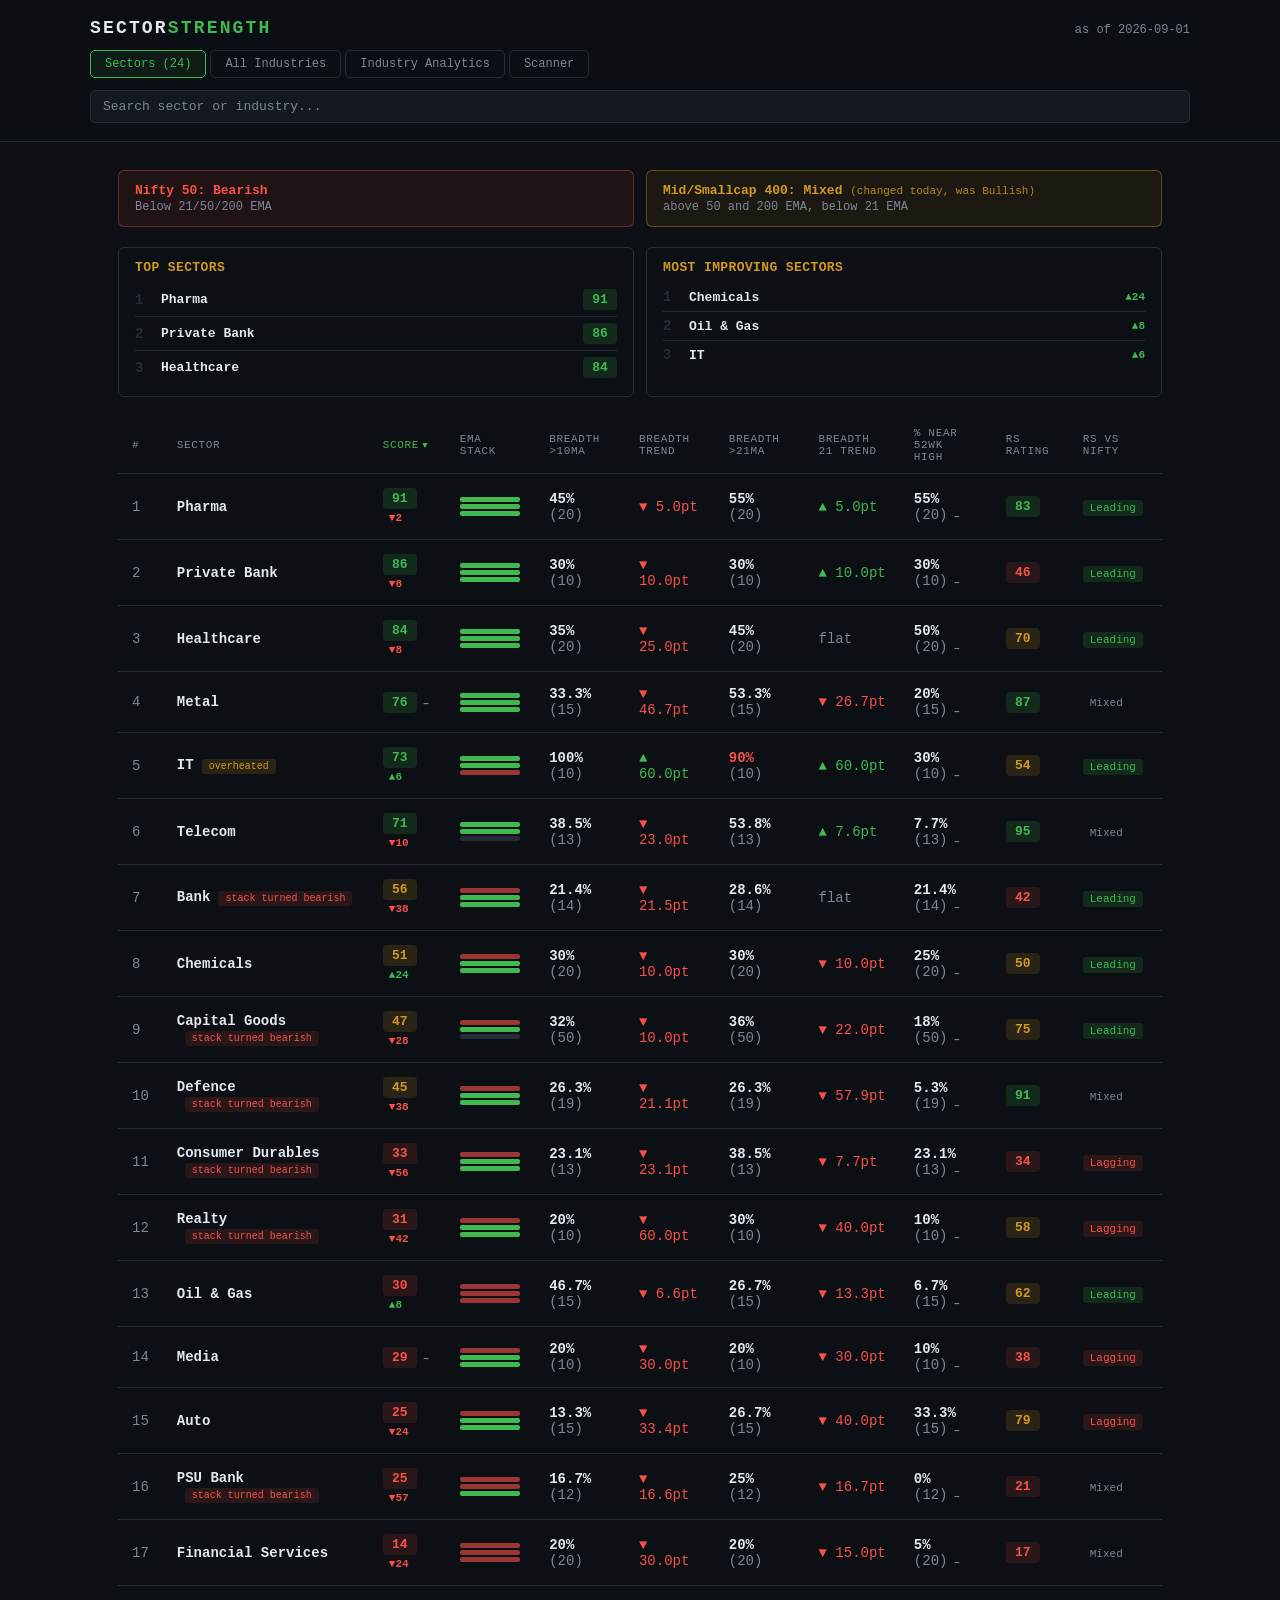
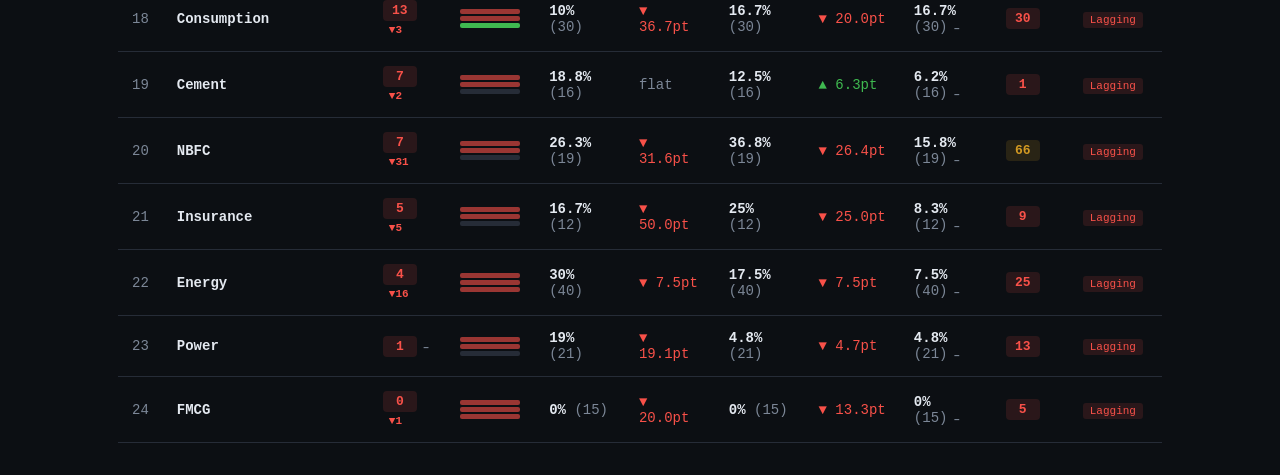
==== docs/index.html @ 748ed658 "update tooltip to reflect cap-weighted methodology" ====
<!DOCTYPE html>
<html lang="en">
<head>
<meta charset="UTF-8" />
<meta name="viewport" content="width=device-width, initial-scale=1.0" />
<title>Sector Strength</title>
<link rel="stylesheet" href="style.css" />
</head>
<body>
  <header>
    <div class="header-inner">
      <h1>SECTOR<span>STRENGTH</span></h1>
      <div id="asof" class="asof">loading…</div>
    </div>
    <div class="tabs">
      <button id="sectors-tab" class="tab active" data-view="sectors">Sectors</button>
      <button class="tab" data-view="industries">All Industries</button>
      <button class="tab" data-view="analytics">Industry Analytics</button>
      <a class="tab" href="scanner.html">Scanner</a>
      <button id="info-icon" class="info-icon hidden" title="EMA and RS here use a synthetic market-cap-weighted index, since NSE doesn't publish an official index for this level of detail -- larger companies in the industry move the number more than smaller ones, the same way real indices work. Industries with too few stocks are left out.">ⓘ</button>
    </div>
    <div class="search-bar">
      <input type="text" id="search-box" placeholder="Search sector or industry..." autocomplete="off" />
    </div>
  </header>

  <main>
    <div class="regime-row">
      <div id="regime-banner-nifty" class="regime-banner hidden"></div>
      <div id="regime-banner-midsmall" class="regime-banner hidden"></div>
    </div>

    <div class="leaders-row" id="leaders-row">
      <div class="leaders-box">
        <div class="leaders-title" id="leaders-top-title">Top Sectors</div>
        <div class="leaders-list" id="leaders-top-list"></div>
      </div>
      <div class="leaders-box">
        <div class="leaders-title" id="leaders-improving-title" title="Whose Score rose the most vs yesterday -- catches accelerating movers even if they're not a top scorer yet">Most Improving</div>
        <div class="leaders-list" id="leaders-improving-list"></div>
      </div>
    </div>

    <div id="empty-state" class="empty-state hidden">
      <p>No data yet.</p>
      <p class="muted">Run <code>python fetch_data.py</code> once to pull NSE history, then refresh this page.</p>
    </div>

    <table id="board" class="board hidden">
      <thead>
        <tr>
          <th class="rank-col">#</th>
          <th class="sector-col sortable" id="name-col-header" data-sort="name">Sector</th>
          <th class="sortable score-col" data-sort="score" title="EMA structure (up to 50): above 21/50/200 EMA +10 each, bullish stack +15, 21 EMA rising +5, extended >12% from 21 EMA -10 | Breadth 21MA (up to 25): scaled by % of stocks above 21MA (up to 20) + rising vs 1wk ago +5 | RS vs Nifty (up to 25): RS ratio above its own 21 EMA +15, rising vs 1wk ago +10">Score</th>
          <th class="sortable" data-sort="ema">EMA Stack</th>
          <th class="sortable" data-sort="breadth">Breadth &gt;10MA</th>
          <th class="sortable" data-sort="breadthTrend">Breadth Trend</th>
          <th class="sortable" data-sort="breadth21">Breadth &gt;21MA</th>
          <th class="sortable" data-sort="breadth21Trend">Breadth 21 Trend</th>
          <th class="sortable" data-sort="high52" title="% of the group's stocks within 5% of their own 52-week high, with a badge if it moved vs yesterday">% Near 52wk High</th>
          <th class="sortable" data-sort="rsRating" title="1-99 percentile rank of this group's average raw RS score (40% 3mo + 20% 6mo + 20% 9mo + 20% 12mo price performance) vs every other group in this view -- 99 = strongest. Badge shows change vs 1 week ago.">RS Rating</th>
          <th class="sortable" data-sort="rs">RS vs Nifty</th>
        </tr>
      </thead>
      <tbody id="board-body"></tbody>
    </table>

    <table id="analytics-board" class="board hidden">
      <thead>
        <tr>
          <th class="rank-col">#</th>
          <th class="sortable" data-sort="name">Industry</th>
          <th class="sortable" data-sort="perf1w">1W Perf%</th>
          <th class="sortable" data-sort="perf1m">1M Perf%</th>
          <th class="sortable" data-sort="perf3m">3M Perf%</th>
          <th class="sortable" data-sort="rank1w" title="Ordinal rank among all industries by 1-week performance -- 1 = best">1W Rank</th>
          <th class="sortable" data-sort="rank1m" title="Ordinal rank among all industries by 1-month performance -- 1 = best">1M Rank</th>
          <th class="sortable" data-sort="rank3m" title="Ordinal rank among all industries by 3-month performance -- 1 = best">3M Rank</th>
          <th class="sortable" data-sort="nstocks"># Stocks</th>
          <th class="sortable" data-sort="groupMcap" title="Sum of market cap (shares outstanding x latest close) across the industry's stocks">Group Mkt Cap (Cr)</th>
        </tr>
      </thead>
      <tbody id="analytics-board-body"></tbody>
    </table>
  </main>

  <div id="detail-panel" class="detail-panel hidden">
    <div class="detail-inner">
      <button id="close-detail" class="close-btn">&times;</button>
      <h2 id="detail-title"></h2>
      <div class="detail-grid" id="detail-grid"></div>
      <div class="chart-block">
        <h3>RS ratio vs Nifty (60d)</h3>
        <canvas id="rs-chart" width="600" height="120"></canvas>
      </div>
      <div class="chart-block">
        <h3>Score history</h3>
        <canvas id="score-chart" width="600" height="120"></canvas>
      </div>
      <div class="stock-list-block">
        <h3>Stocks (<span id="stock-count"></span>)</h3>
        <div class="stock-grid" id="stock-grid"></div>
      </div>
    </div>
  </div>

  <div id="industry-stocks-modal" class="detail-panel hidden">
    <div class="detail-inner">
      <button id="close-industry-stocks" class="close-btn">&times;</button>
      <h2 id="industry-stocks-title"></h2>
      <table class="board" style="margin-top: 12px;">
        <thead>
          <tr>
            <th>Stock Name</th>
            <th>RS Rating</th>
            <th>Basic Industry</th>
            <th>1M Return%</th>
            <th>3M Return%</th>
            <th>% From 52wk High</th>
          </tr>
        </thead>
        <tbody id="industry-stocks-body"></tbody>
      </table>
    </div>
  </div>

  <script src="app.js"></script>
</body>
</html>
---- docs/style.css ----
:root {
  --bg: #0c0f13;
  --panel: #14181f;
  --panel-2: #1a1f28;
  --border: #262c37;
  --text: #e4e9f0;
  --muted: #7c8797;
  --green: #3fb950;
  --red: #f85149;
  --amber: #d29922;
  --mono: "SF Mono", "JetBrains Mono", "Cascadia Code", Consolas, monospace;
}

* { box-sizing: border-box; }

body {
  margin: 0;
  background: var(--bg);
  color: var(--text);
  font-family: var(--mono);
  font-size: 14px;
  -webkit-font-smoothing: antialiased;
}

header {
  border-bottom: 1px solid var(--border);
  padding: 18px 28px;
  position: sticky;
  top: 0;
  background: rgba(12, 15, 19, 0.92);
  backdrop-filter: blur(6px);
  z-index: 10;
}

.header-inner {
  display: flex;
  align-items: baseline;
  justify-content: space-between;
  max-width: 1100px;
  margin: 0 auto;
}

.tabs {
  max-width: 1100px;
  margin: 12px auto 0;
  display: flex;
  align-items: center;
  gap: 4px;
}

.tab {
  background: none;
  border: 1px solid var(--border);
  color: var(--muted);
  font-family: var(--mono);
  font-size: 12px;
  padding: 6px 14px;
  border-radius: 5px;
  cursor: pointer;
  transition: all 0.12s ease;
  text-decoration: none;
  display: inline-block;
}
.tab:hover { color: var(--text); }
.tab.active {
  color: var(--green);
  border-color: var(--green);
  background: rgba(63,185,80,0.08);
}

.info-icon {
  background: none;
  border: none;
  color: var(--muted);
  font-size: 15px;
  cursor: help;
  padding: 2px 6px;
  margin-left: 2px;
}
.info-icon:hover { color: var(--amber); }

.board thead th.sortable {
  cursor: pointer;
  user-select: none;
}
.board thead th.sortable:hover { color: var(--text); }
.board thead th.sortable.sort-active {
  color: var(--green);
}
.board thead th.sortable .sort-arrow {
  font-size: 9px;
  margin-left: 3px;
}

h1 {
  font-size: 18px;

  letter-spacing: 0.12em;
  margin: 0;
  font-weight: 600;
}

h1 span {
  color: var(--green);
}

.asof {
  color: var(--muted);
  font-size: 12px;
}

main {
  max-width: 1100px;
  margin: 0 auto;
  padding: 28px;
}

.hidden { display: none !important; }

.regime-banner {
  display: flex;
  flex-direction: column;
  gap: 2px;
  padding: 12px 16px;
  border-radius: 6px;
  border: 1px solid var(--border);
}
.regime-row {
  display: flex;
  gap: 12px;
  margin-bottom: 20px;
}
.regime-row .regime-banner {
  flex: 1;
  margin-bottom: 0;
}
@media (max-width: 700px) {
  .regime-row { flex-direction: column; }
}

.leaders-row {
  display: flex;
  gap: 12px;
  margin-bottom: 20px;
}
.leaders-box {
  flex: 1;
  padding: 12px 16px;
  border-radius: 6px;
  border: 1px solid var(--border);
}
.leaders-title {
  font-weight: 700;
  font-size: 13px;
  letter-spacing: 0.03em;
  text-transform: uppercase;
  color: var(--amber);
  margin-bottom: 8px;
}
.leader-item {
  display: flex;
  align-items: center;
  gap: 10px;
  padding: 6px 0;
  border-bottom: 1px solid var(--border);
}
.leader-item:last-child { border-bottom: none; }
.leader-rank {
  font-weight: 700;
  color: var(--border);
  width: 16px;
}
.leader-name {
  flex: 1;
  font-weight: 600;
  font-size: 13px;
}
@media (max-width: 700px) {
  .leaders-row { flex-direction: column; }
}

.filter-panel {
  border: 1px solid var(--border);
  border-radius: 8px;
  padding: 16px;
  margin-bottom: 8px;
}
.filter-row {
  display: flex;
  gap: 16px;
  margin-bottom: 12px;
  flex-wrap: wrap;
}
.filter-row:last-of-type { margin-bottom: 0; }
.filter-field {
  flex: 1;
  min-width: 160px;
  display: flex;
  flex-direction: column;
  gap: 4px;
}
.filter-field label {
  font-size: 11px;
  color: var(--muted);
  text-transform: uppercase;
  letter-spacing: 0.05em;
}
.filter-field input[type="number"],
.filter-field input[type="text"],
.filter-field select {
  background: var(--panel);
  border: 1px solid var(--border);
  color: var(--text);
  font-family: var(--mono);
  font-size: 13px;
  padding: 7px 10px;
  border-radius: 5px;
  outline: none;
  width: 100%;
}
.filter-field input:focus,
.filter-field select:focus { border-color: var(--green); }
.range-inputs {
  display: flex;
  align-items: center;
  gap: 6px;
}
.range-inputs input { width: 0; flex: 1; }
.range-inputs span { color: var(--muted); }
.filter-checkbox {
  display: flex;
  align-items: center;
  gap: 6px;
  font-size: 12px;
  text-transform: none;
  letter-spacing: normal;
  color: var(--text);
  cursor: pointer;
}
.filter-checkbox-group {
  display: flex;
  gap: 16px;
  padding-top: 4px;
}
.filter-field input:disabled {
  opacity: 0.4;
  cursor: not-allowed;
}
.filter-actions {
  display: flex;
  justify-content: flex-end;
  gap: 8px;
}
.results-header {
  display: flex;
  align-items: center;
  justify-content: space-between;
  margin: 12px 0;
  flex-wrap: wrap;
  gap: 10px;
}
.results-actions {
  display: flex;
  align-items: center;
  gap: 12px;
}
#copy-status { color: var(--green); }
#copy-mode {
  background: var(--panel);
  border: 1px solid var(--border);
  color: var(--text);
  font-family: var(--mono);
  font-size: 12px;
  padding: 6px 10px;
  border-radius: 5px;
  outline: none;
}
#copy-mode:focus { border-color: var(--green); }

.score-col { cursor: help; }
.regime-title { font-weight: 700; font-size: 13px; }
.regime-subtitle { font-size: 12px; color: var(--muted); }
.regime-bullish { border-color: rgba(63,185,80,0.4); background: rgba(63,185,80,0.08); }
.regime-bullish .regime-title { color: var(--green); }
.regime-mixed { border-color: rgba(210,153,34,0.4); background: rgba(210,153,34,0.08); }
.regime-mixed .regime-title { color: var(--amber); }
.regime-bearish { border-color: rgba(248,81,73,0.35); background: rgba(248,81,73,0.08); }
.regime-bearish .regime-title { color: var(--red); }

.empty-state {
  text-align: center;
  padding: 80px 20px;
  color: var(--muted);
}
.empty-state code {
  background: var(--panel);
  padding: 2px 6px;
  border-radius: 3px;
  color: var(--text);
}

.board {
  width: 100%;
  border-collapse: collapse;
}

.board thead th {
  text-align: left;
  color: var(--muted);
  font-weight: 500;
  font-size: 11px;
  letter-spacing: 0.06em;
  text-transform: uppercase;
  padding: 10px 14px;
  border-bottom: 1px solid var(--border);
}

.board tbody tr {
  cursor: pointer;
  transition: background 0.12s ease;
}
.board tbody tr:hover {
  background: var(--panel);
}
.board tbody td {
  padding: 14px;
  border-bottom: 1px solid var(--border);
  vertical-align: middle;
}

.rank-col { color: var(--muted); width: 32px; }
.sector-col { font-weight: 600; }

.change-badge {
  display: inline-block;
  margin-left: 8px;
  font-size: 10px;
  font-weight: 500;
  padding: 2px 7px;
  border-radius: 3px;
  text-transform: none;
  white-space: nowrap;
}
.change-good { background: rgba(63,185,80,0.15); color: var(--green); }
.change-bad { background: rgba(248,81,73,0.12); color: var(--red); }
.change-warn { background: rgba(210,153,34,0.15); color: var(--amber); }

.regime-changed {
  font-size: 11px;
  font-weight: 400;
  opacity: 0.85;
}

.score-badge {
  display: inline-block;
  min-width: 34px;
  text-align: center;
  padding: 3px 8px;
  border-radius: 4px;
  font-weight: 700;
  font-size: 13px;
}
.score-high { background: rgba(63,185,80,0.15); color: var(--green); }
.score-mid { background: rgba(210,153,34,0.15); color: var(--amber); }
.score-low { background: rgba(248,81,73,0.12); color: var(--red); }

.score-delta {
  margin-left: 6px;
  font-size: 11px;
  font-weight: 600;
}
.score-delta.up { color: var(--green); }
.score-delta.down { color: var(--red); }
.score-delta.flat { color: var(--muted); }

.stack-ladder {
  display: flex;
  flex-direction: column;
  gap: 2px;
  width: 60px;
}
.stack-bar {
  height: 5px;
  border-radius: 2px;
  background: var(--border);
}
.stack-bar.on { background: var(--green); }
.stack-bar.off { background: var(--red); opacity: 0.6; }

.breadth-val {
  font-weight: 600;
}
.breadth-val.overheated { color: var(--red); cursor: help; }

.trend-up { color: var(--green); }
.trend-down { color: var(--red); }
.trend-flat { color: var(--muted); }

.n-stocks { color: var(--muted); }
.n-stocks.low-sample { color: var(--amber); font-weight: 700; cursor: help; }

.rs-tag {
  font-size: 11px;
  padding: 2px 7px;
  border-radius: 3px;
}
.rs-good { background: rgba(63,185,80,0.15); color: var(--green); }
.rs-bad { background: rgba(248,81,73,0.12); color: var(--red); }
.rs-na { color: var(--muted); }

.extended-flag {
  font-size: 10px;
  color: var(--amber);
  margin-left: 6px;
}

.detail-panel {
  position: fixed;
  inset: 0;
  background: rgba(0,0,0,0.6);
  display: flex;
  align-items: flex-start;
  justify-content: center;
  padding: 60px 20px;
  z-index: 20;
}

.detail-inner {
  background: var(--panel);
  border: 1px solid var(--border);
  border-radius: 8px;
  max-width: 640px;
  width: 100%;
  max-height: calc(100vh - 120px);
  overflow-y: auto;
  padding: 28px;
  position: relative;
  scrollbar-width: thin;
  scrollbar-color: var(--border) transparent;
}
.detail-inner::-webkit-scrollbar {
  width: 8px;
}
.detail-inner::-webkit-scrollbar-track {
  background: transparent;
}
.detail-inner::-webkit-scrollbar-thumb {
  background: var(--border);
  border-radius: 4px;
}
.detail-inner::-webkit-scrollbar-thumb:hover {
  background: var(--green);
}

.close-btn {
  position: absolute;
  top: 16px;
  right: 16px;
  background: none;
  border: none;
  color: var(--muted);
  font-size: 22px;
  cursor: pointer;
}
.close-btn:hover { color: var(--text); }

#detail-title {
  margin: 0 0 18px 0;
  font-size: 16px;
  letter-spacing: 0.04em;
}

.detail-grid {
  display: grid;
  grid-template-columns: 1fr 1fr;
  gap: 10px 20px;
  margin-bottom: 20px;
}
.detail-item {
  background: var(--panel-2);
  border: 1px solid var(--border);
  border-radius: 6px;
  padding: 10px 12px;
}
.detail-item .label {
  color: var(--muted);
  font-size: 10px;
  text-transform: uppercase;
  letter-spacing: 0.05em;
  margin-bottom: 4px;
}
.detail-item .value {
  font-size: 15px;
  font-weight: 600;
}

.chart-block h3 {
  font-size: 11px;
  color: var(--muted);
  text-transform: uppercase;
  letter-spacing: 0.05em;
  margin-bottom: 8px;
}

canvas {
  width: 100%;
  background: var(--panel-2);
  border: 1px solid var(--border);
  border-radius: 6px;
}

.search-bar {
  max-width: 1100px;
  margin: 12px auto 0;
}
.search-bar input {
  width: 100%;
  background: var(--panel);
  border: 1px solid var(--border);
  color: var(--text);
  font-family: var(--mono);
  font-size: 13px;
  padding: 8px 12px;
  border-radius: 5px;
  outline: none;
  transition: border-color 0.12s ease;
}
.search-bar input:focus { border-color: var(--green); }
.search-bar input::placeholder { color: var(--muted); }

.no-results {
  text-align: center;
  color: var(--muted);
  padding: 30px 14px !important;
}

.stock-list-block {
  margin-top: 20px;
}
.stock-list-block h3 {
  font-size: 11px;
  color: var(--muted);
  text-transform: uppercase;
  letter-spacing: 0.05em;
  margin-bottom: 8px;
}
.stock-grid {
  display: flex;
  flex-wrap: wrap;
  gap: 6px;
}
.stock-chip {
  font-size: 12px;
  padding: 4px 8px;
  border-radius: 4px;
  border: 1px solid var(--border);
  background: var(--panel-2);
}
.stock-above { color: var(--green); border-color: rgba(63,185,80,0.4); }
.stock-cooling { color: var(--amber); border-color: rgba(210,153,34,0.4); }
.stock-below { color: var(--red); border-color: rgba(248,81,73,0.35); }
.stock-nodata { color: var(--muted); opacity: 0.6; }

.muted { color: var(--muted); }

@media (max-width: 700px) {
  .board thead { display: none; }
  .board, .board tbody, .board tr, .board td { display: block; width: 100%; }
  .board tbody tr { border-bottom: 4px solid var(--bg); }
  .board tbody td { border-bottom: 1px solid var(--border); display: flex; justify-content: space-between; }
  .board tbody td::before { content: attr(data-label); color: var(--muted); }
}
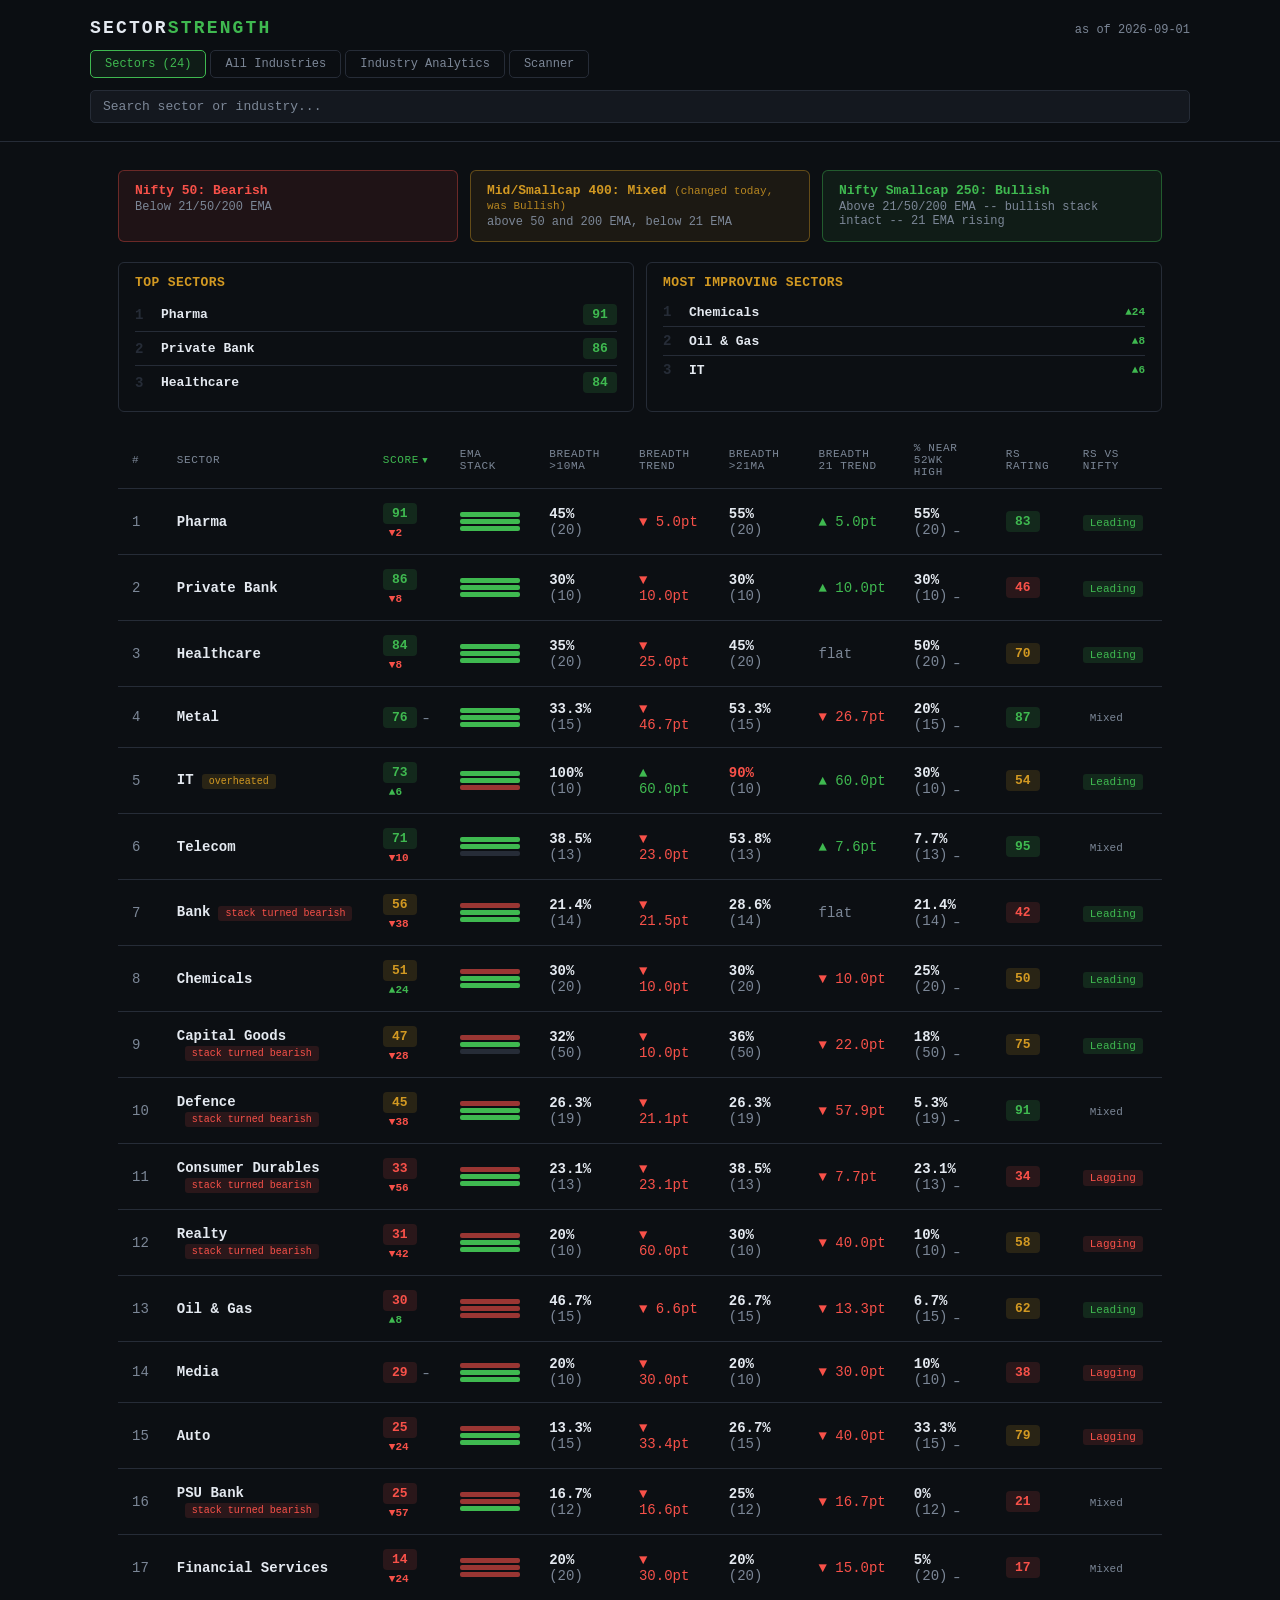
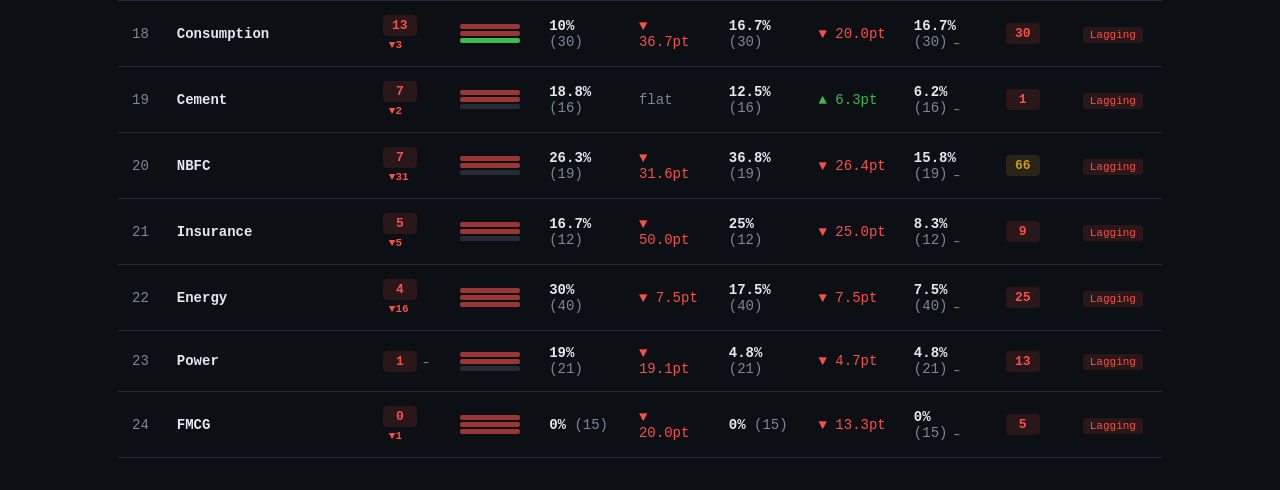
==== commit 43e74b65: "add Nifty Smallcap 250 regime banner" ====
--- a/docs/index.html
+++ b/docs/index.html
@@ -28,6 +28,7 @@
     <div class="regime-row">
       <div id="regime-banner-nifty" class="regime-banner hidden"></div>
       <div id="regime-banner-midsmall" class="regime-banner hidden"></div>
+      <div id="regime-banner-smallcap" class="regime-banner hidden"></div>
     </div>
 
     <div class="leaders-row" id="leaders-row">
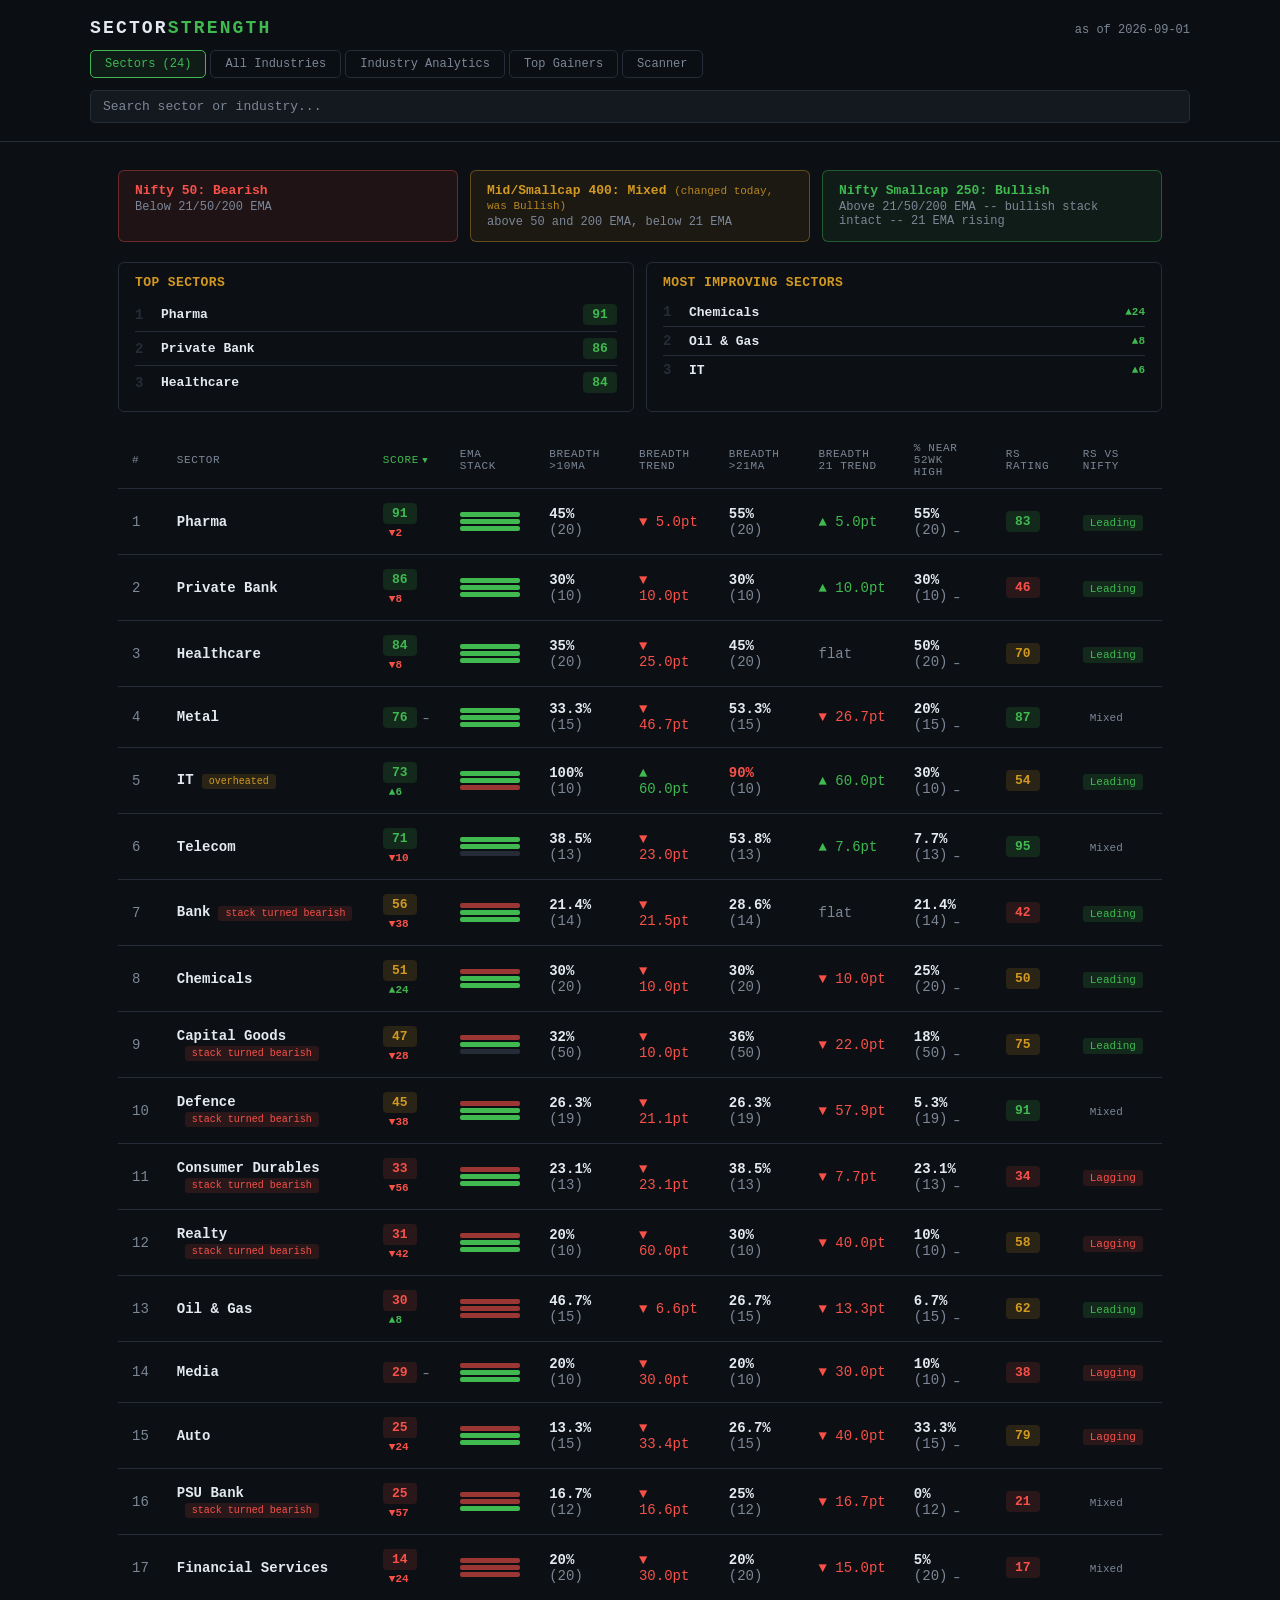
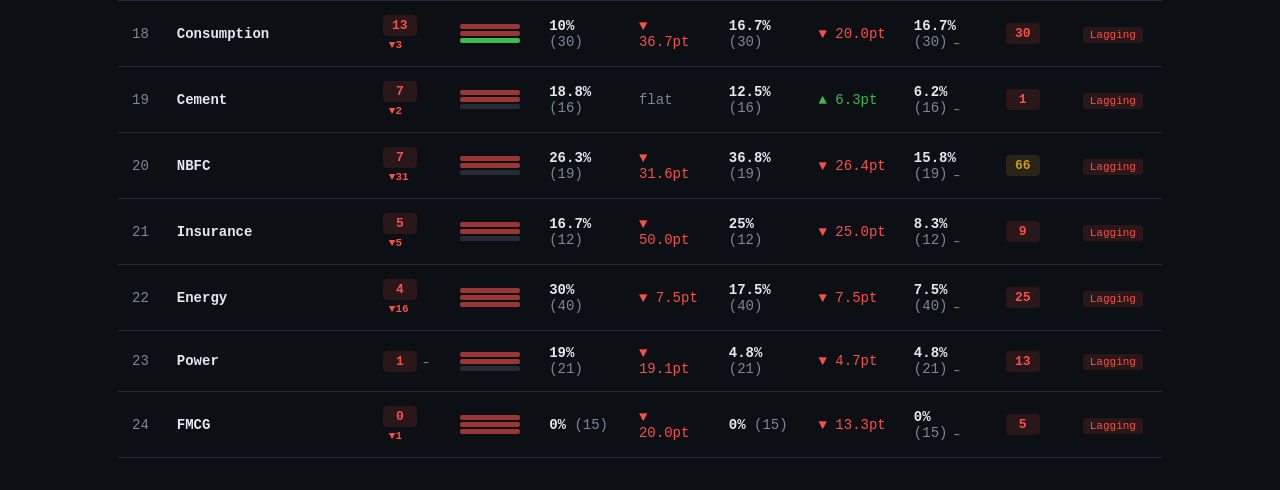
==== commit 56b210c9: "add Top Gainers page" ====
--- a/docs/index.html
+++ b/docs/index.html
@@ -16,6 +16,7 @@
       <button id="sectors-tab" class="tab active" data-view="sectors">Sectors</button>
       <button class="tab" data-view="industries">All Industries</button>
       <button class="tab" data-view="analytics">Industry Analytics</button>
+      <a class="tab" href="topgainers.html">Top Gainers</a>
       <a class="tab" href="scanner.html">Scanner</a>
       <button id="info-icon" class="info-icon hidden" title="EMA and RS here use a synthetic market-cap-weighted index, since NSE doesn't publish an official index for this level of detail -- larger companies in the industry move the number more than smaller ones, the same way real indices work. Industries with too few stocks are left out.">ⓘ</button>
     </div>
--- a/docs/style.css
+++ b/docs/style.css
@@ -251,6 +251,68 @@
   justify-content: flex-end;
   gap: 8px;
 }
+.tg-layout {
+  display: flex;
+  gap: 16px;
+  margin-top: 16px;
+  align-items: flex-start;
+}
+.tg-chart-panel {
+  flex: 3;
+  min-width: 0;
+  border: 1px solid var(--border);
+  border-radius: 8px;
+  padding: 16px;
+}
+.tg-side-panel {
+  flex: 2;
+  min-width: 0;
+  display: flex;
+  flex-direction: column;
+  gap: 16px;
+}
+.tg-side-block {
+  border: 1px solid var(--border);
+  border-radius: 8px;
+  padding: 16px;
+}
+.tg-panel-title {
+  font-size: 13px;
+  font-weight: 700;
+  text-transform: uppercase;
+  letter-spacing: 0.03em;
+  color: var(--muted);
+  margin: 0 0 12px;
+}
+.tg-side-table { font-size: 13px; }
+.tg-bar-row {
+  display: flex;
+  align-items: center;
+  margin-bottom: 8px;
+  cursor: pointer;
+}
+.tg-bar-track {
+  flex: 1;
+  background: var(--panel-2);
+  border-radius: 4px;
+  overflow: hidden;
+  height: 34px;
+  position: relative;
+}
+.tg-bar-fill {
+  height: 100%;
+  background: var(--green);
+  display: flex;
+  align-items: center;
+  padding-left: 10px;
+  font-size: 12px;
+  font-weight: 700;
+  color: #06210f;
+  white-space: nowrap;
+  transition: filter 0.12s ease;
+}
+.tg-bar-row:hover .tg-bar-fill { filter: brightness(1.12); }
+.tg-bar-row.selected .tg-bar-fill { filter: brightness(1.25); }
 .results-header {
   display: flex;
   align-items: center;
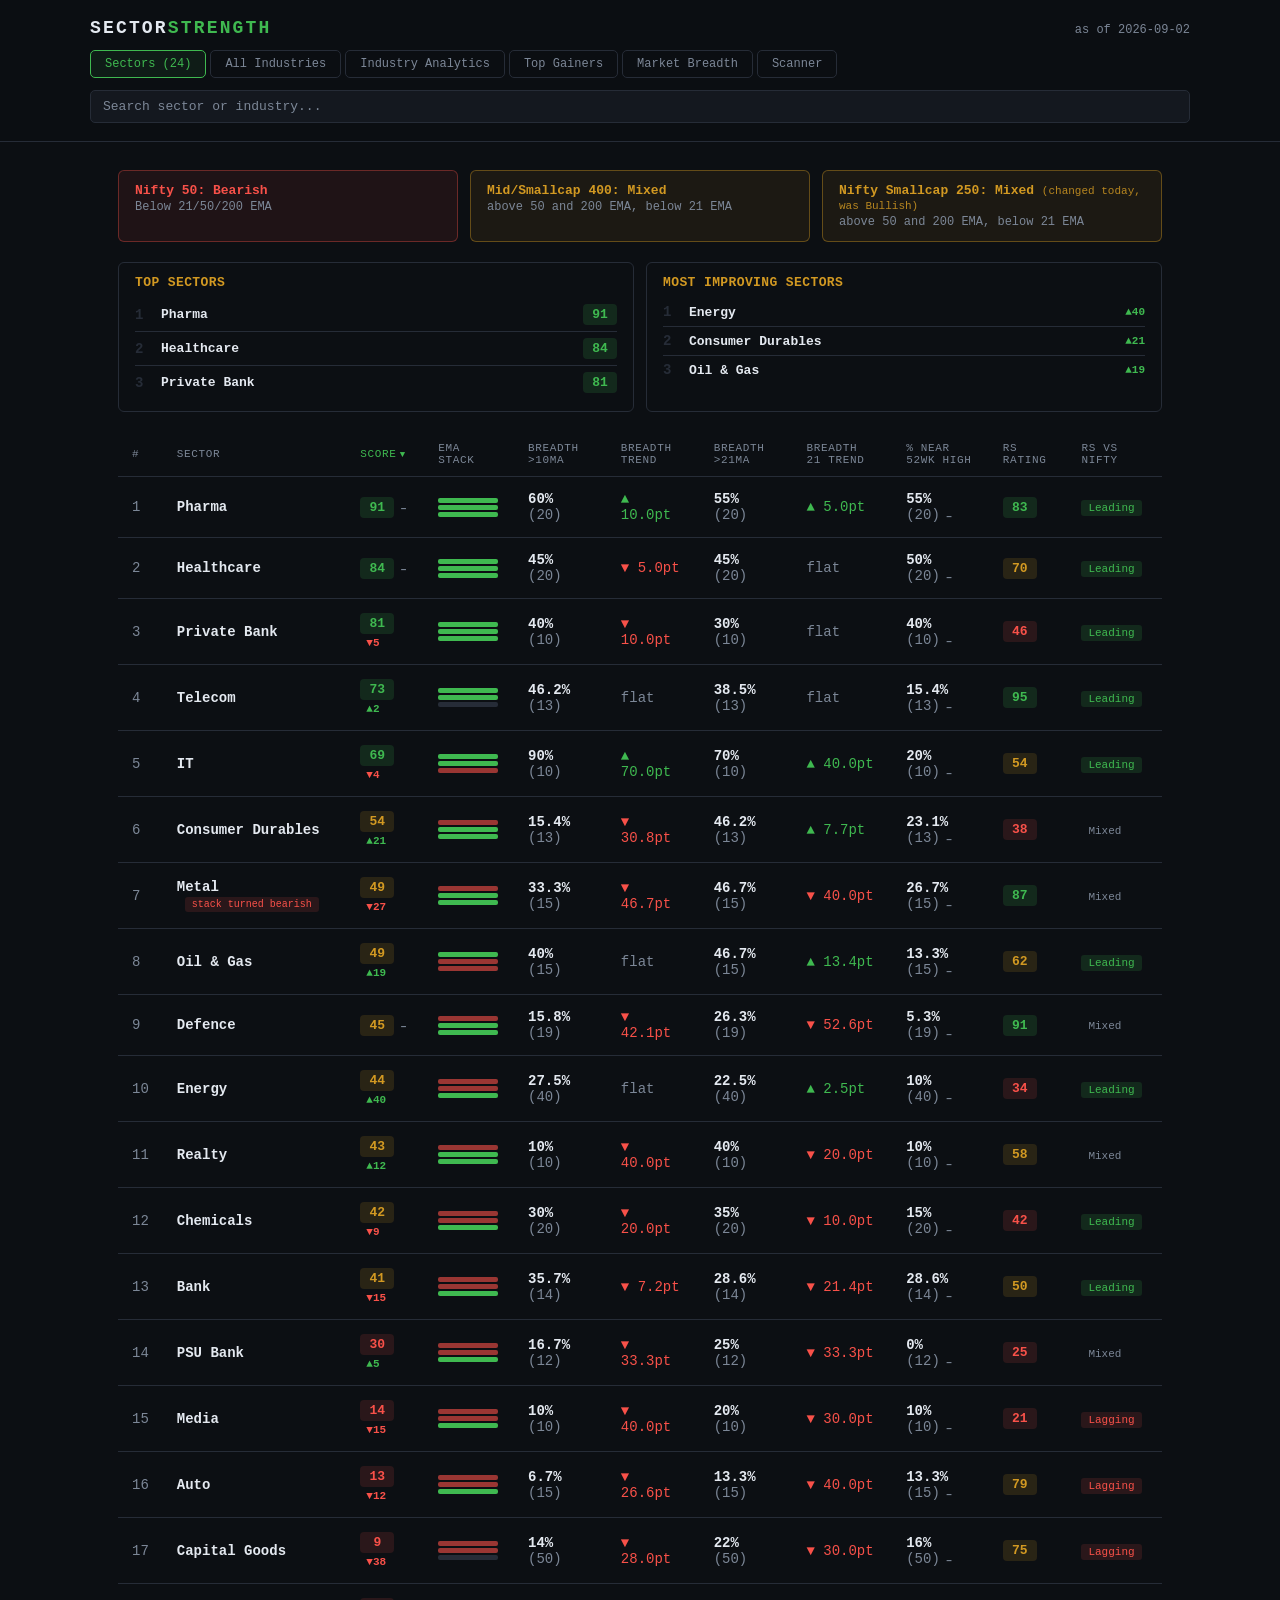
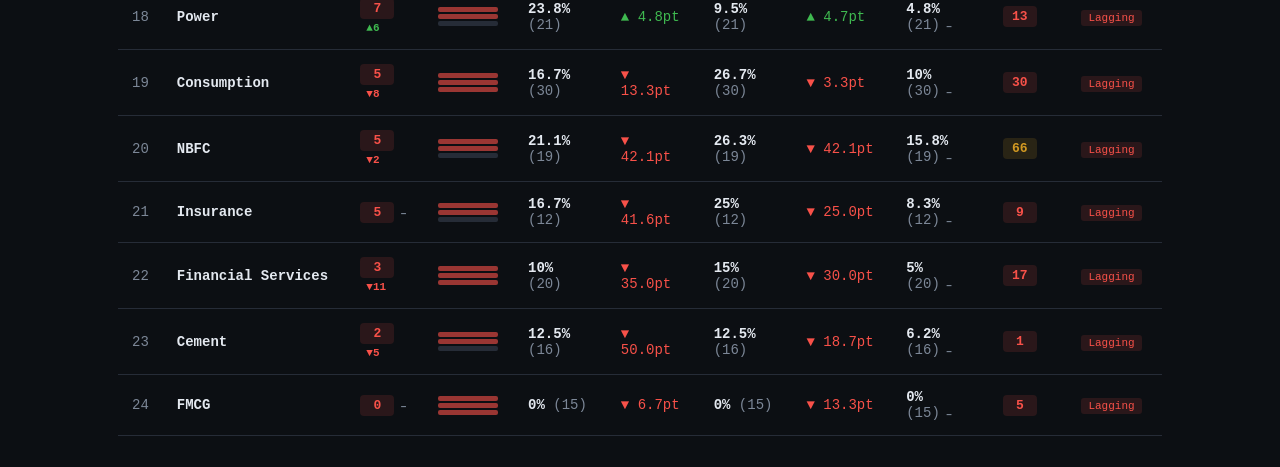
==== commit ddae1b37: "add Market Breadth tab" ====
--- a/docs/index.html
+++ b/docs/index.html
@@ -17,6 +17,7 @@
       <button class="tab" data-view="industries">All Industries</button>
       <button class="tab" data-view="analytics">Industry Analytics</button>
       <a class="tab" href="topgainers.html">Top Gainers</a>
+      <a class="tab" href="breadth.html">Market Breadth</a>
       <a class="tab" href="scanner.html">Scanner</a>
       <button id="info-icon" class="info-icon hidden" title="EMA and RS here use a synthetic market-cap-weighted index, since NSE doesn't publish an official index for this level of detail -- larger companies in the industry move the number more than smaller ones, the same way real indices work. Industries with too few stocks are left out.">ⓘ</button>
     </div>
--- a/docs/style.css
+++ b/docs/style.css
@@ -313,6 +313,84 @@
 }
 .tg-bar-row:hover .tg-bar-fill { filter: brightness(1.12); }
 .tg-bar-row.selected .tg-bar-fill { filter: brightness(1.25); }
+
+.sd-title-block { margin-bottom: 16px; }
+.sd-symbol { font-size: 20px; font-weight: 700; }
+.sd-industry-line { font-size: 12px; color: var(--muted); margin-top: 2px; }
+.sd-row {
+  display: flex;
+  gap: 12px;
+  margin-bottom: 12px;
+}
+.sd-card {
+  flex: 1;
+  padding: 12px 16px;
+  border-radius: 6px;
+  border: 1px solid var(--border);
+  min-width: 0;
+}
+.sd-card-wide { flex: 1; }
+.sd-card-label {
+  font-size: 11px;
+  color: var(--muted);
+  text-transform: uppercase;
+  letter-spacing: 0.03em;
+  margin-bottom: 6px;
+}
+.sd-card-value { font-size: 18px; font-weight: 700; }
+.sd-returns-line {
+  display: flex;
+  justify-content: space-between;
+  font-size: 13px;
+  flex-wrap: wrap;
+  gap: 8px;
+}
+.sd-ema-caption { font-size: 11px; color: var(--muted); margin-top: 6px; }
+@media (max-width: 700px) {
+  .sd-row { flex-direction: column; }
+}
+
+.mb-layout {
+  display: flex;
+  gap: 12px;
+  margin-top: 16px;
+  flex-wrap: wrap;
+}
+.mb-panel {
+  flex: 1;
+  min-width: 260px;
+  border: 1px solid var(--border);
+  border-radius: 8px;
+  padding: 12px;
+}
+.mb-panel-title {
+  font-size: 11px;
+  color: var(--muted);
+  text-transform: uppercase;
+  letter-spacing: 0.03em;
+  margin-bottom: 8px;
+}
+.mb-table-wrap {
+  max-height: 480px;
+  overflow-y: auto;
+}
+.mb-table {
+  width: 100%;
+  border-collapse: collapse;
+  font-size: 12px;
+}
+.mb-table thead th {
+  text-align: left;
+  color: var(--muted);
+  padding: 4px 6px;
+  position: sticky;
+  top: 0;
+  background: var(--bg);
+}
+.mb-table tbody td {
+  padding: 4px 6px;
+  border-top: 1px solid var(--panel-2);
+}
 .results-header {
   display: flex;
   align-items: center;
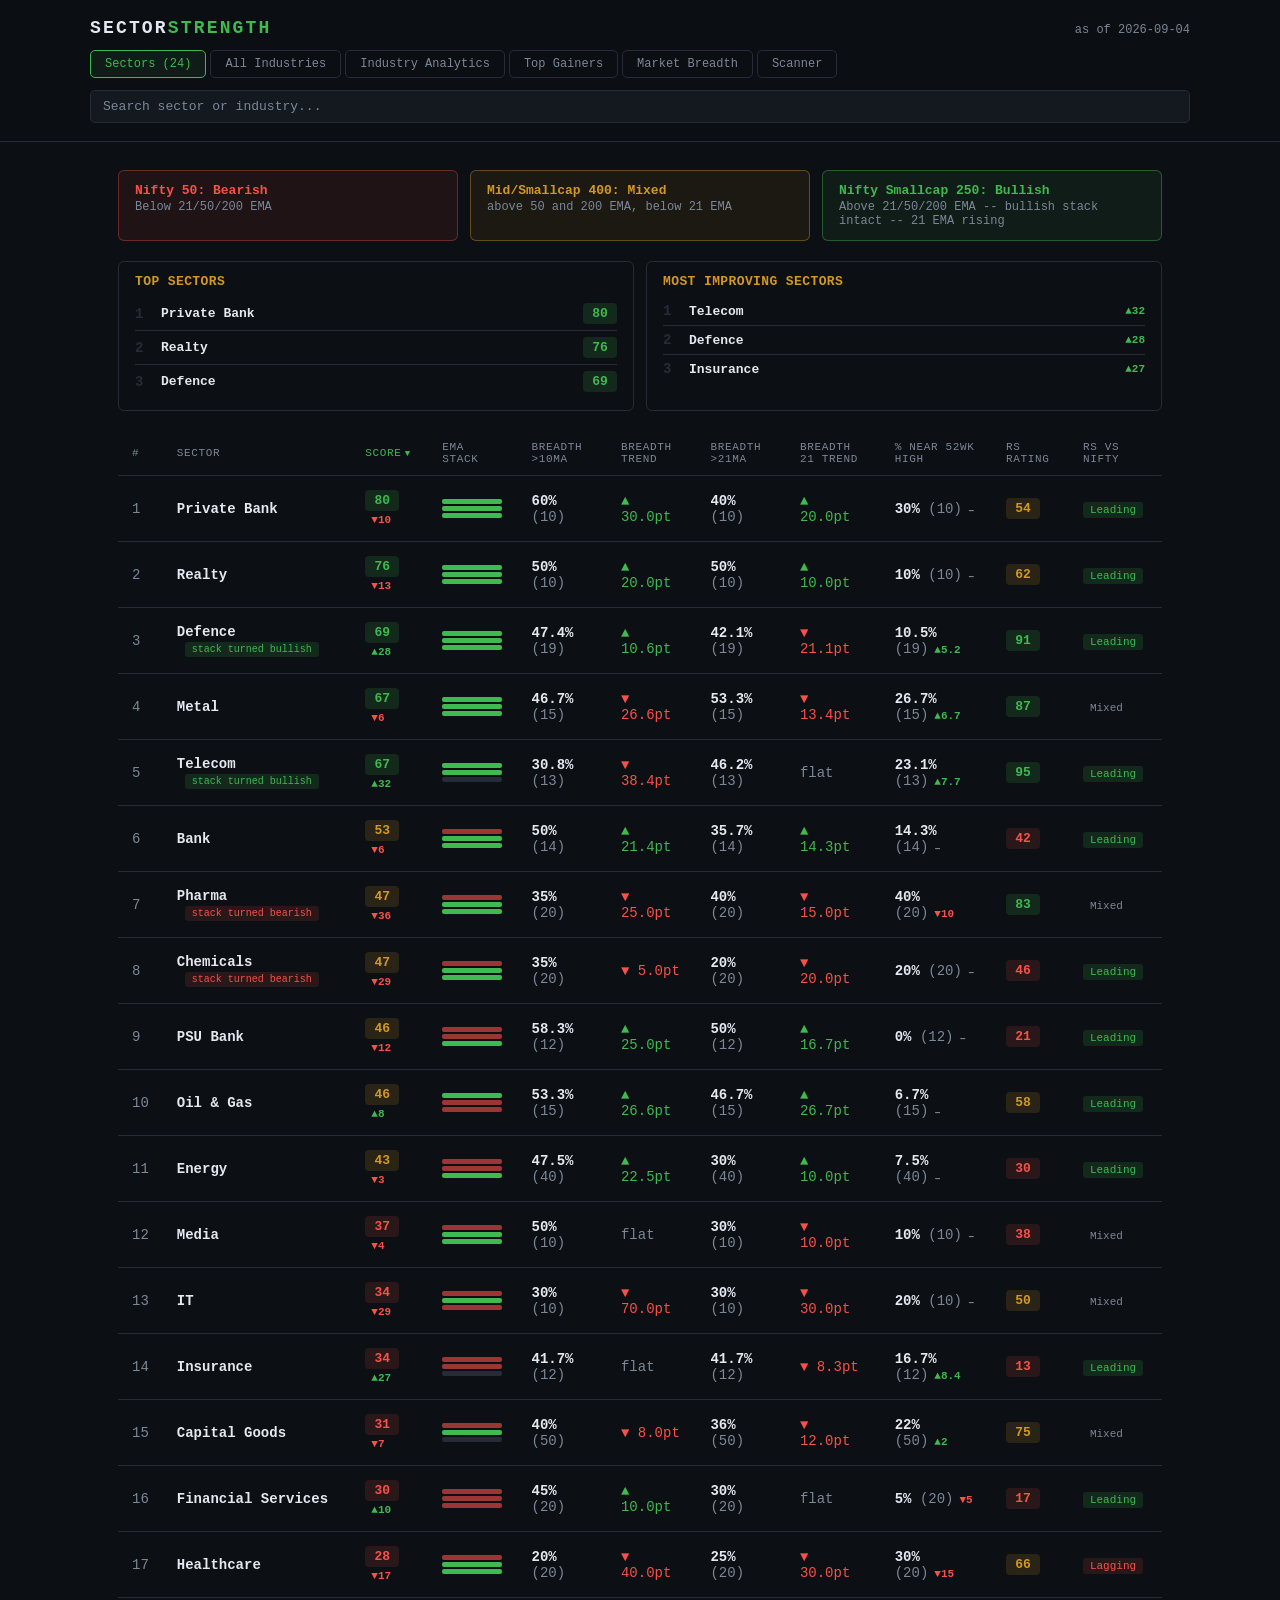
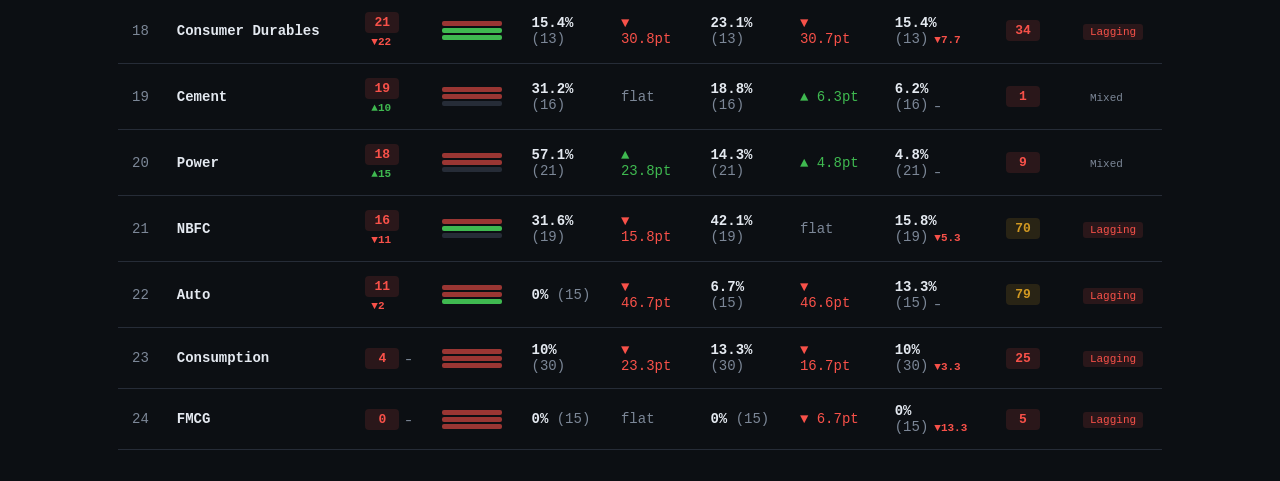
==== commit 6ccedb07: "Add 52wk-high proximity to composite score, penalize overheated breadth" ====
--- a/docs/index.html
+++ b/docs/index.html
@@ -54,7 +54,7 @@
         <tr>
           <th class="rank-col">#</th>
           <th class="sector-col sortable" id="name-col-header" data-sort="name">Sector</th>
-          <th class="sortable score-col" data-sort="score" title="EMA structure (up to 50): above 21/50/200 EMA +10 each, bullish stack +15, 21 EMA rising +5, extended >12% from 21 EMA -10 | Breadth 21MA (up to 25): scaled by % of stocks above 21MA (up to 20) + rising vs 1wk ago +5 | RS vs Nifty (up to 25): RS ratio above its own 21 EMA +15, rising vs 1wk ago +10">Score</th>
+          <th class="sortable score-col" data-sort="score" title="EMA structure (up to 40): above 21/50/200 EMA +8 each, bullish stack +12, 21 EMA rising +4, extended >12% from 21 EMA -8 | Breadth 21MA (up to 20): scaled by % of stocks above 21MA (up to 15) + rising vs 1wk ago +5, overheated (>=90% above 21MA) -5 | RS vs Nifty (up to 25): RS ratio above its own 21 EMA +15, rising vs 1wk ago +10 | Near 52wk high (up to 15): scaled by % of stocks within 5% of their 52-week high">Score</th>
           <th class="sortable" data-sort="ema">EMA Stack</th>
           <th class="sortable" data-sort="breadth">Breadth &gt;10MA</th>
           <th class="sortable" data-sort="breadthTrend">Breadth Trend</th>
--- a/docs/style.css
+++ b/docs/style.css
@@ -79,6 +79,8 @@
 }
 .info-icon:hover { color: var(--amber); }
 
+.stock-link { color: var(--green); text-decoration: none; }
+
 .board thead th.sortable {
   cursor: pointer;
   user-select: none;
@@ -317,6 +319,53 @@
 .sd-title-block { margin-bottom: 16px; }
 .sd-symbol { font-size: 20px; font-weight: 700; }
 .sd-industry-line { font-size: 12px; color: var(--muted); margin-top: 2px; }
+.sd-chart-wrap {
+  border: 1px solid var(--border);
+  border-radius: 8px;
+  overflow: hidden;
+  margin-top: 16px;
+  position: relative;
+
+  width: 100%;
+  height: 700px;
+}
+
+.sd-chart-wrap:fullscreen {
+  width: 100vw;
+  height: 100vh;
+  border: none;
+  border-radius: 0;
+  margin-top: 0;
+  background: var(--bg);
+}
+
+#tv-chart-container {
+  width: 100%;
+  height: 100%;
+}
+
+.chart-fullscreen-btn {
+  position: absolute;
+  top: 10px;
+  right: 10px;
+  z-index: 5;
+  width: 32px;
+  height: 32px;
+  display: flex;
+  align-items: center;
+  justify-content: center;
+  background: rgba(20, 24, 31, 0.85);
+  border: 1px solid var(--border);
+  border-radius: 5px;
+  color: var(--text);
+  font-size: 16px;
+  cursor: pointer;
+  transition: all 0.12s ease;
+}
+.chart-fullscreen-btn:hover {
+  color: var(--green);
+  border-color: var(--green);
+}
 .sd-row {
   display: flex;
   gap: 12px;
@@ -352,8 +401,13 @@
 
 .mb-layout {
   display: flex;
+  flex-direction: column;
   gap: 12px;
   margin-top: 16px;
+}
+.mb-row {
+  display: flex;
+  gap: 12px;
   flex-wrap: wrap;
 }
 .mb-panel {
@@ -371,26 +425,60 @@
   margin-bottom: 8px;
 }
 .mb-table-wrap {
-  max-height: 480px;
+  max-height: 340px;
   overflow-y: auto;
+  overflow-x: auto;
+  scrollbar-width: thin;
+  scrollbar-color: var(--border) transparent;
+}
+.mb-table-wrap::-webkit-scrollbar {
+  width: 6px;
+  height: 6px;
+}
+.mb-table-wrap::-webkit-scrollbar-track {
+  background: transparent;
+}
+.mb-table-wrap::-webkit-scrollbar-thumb {
+  background: var(--border);
+  border-radius: 3px;
+}
+.mb-table-wrap::-webkit-scrollbar-thumb:hover {
+  background: var(--muted);
 }
 .mb-table {
   width: 100%;
   border-collapse: collapse;
-  font-size: 12px;
+  font-size: 13px;
+}
+.mb-table th, .mb-table td {
+  white-space: nowrap;
 }
 .mb-table thead th {
   text-align: left;
   color: var(--muted);
-  padding: 4px 6px;
+  padding: 10px 12px;
   position: sticky;
   top: 0;
   background: var(--bg);
 }
+.mb-table thead th.sortable {
+  cursor: pointer;
+  user-select: none;
+}
+.mb-table thead th.sortable:hover { color: var(--text); }
+.mb-table thead th.sortable.sort-active { color: var(--green); }
+.mb-table thead th.sortable .sort-arrow {
+  font-size: 9px;
+  margin-left: 3px;
+}
 .mb-table tbody td {
-  padding: 4px 6px;
+  padding: 10px 12px;
   border-top: 1px solid var(--panel-2);
 }
+.mb-table tbody tr:hover { background: var(--panel); }
+.mb-tint-green { background: rgba(63,185,80,0.15); color: var(--green); font-weight: 600; }
+.mb-tint-amber { background: rgba(210,153,34,0.15); color: var(--amber); font-weight: 600; }
+.mb-tint-red { background: rgba(248,81,73,0.12); color: var(--red); font-weight: 600; }
 .results-header {
   display: flex;
   align-items: center;
@@ -710,3 +798,199 @@
   .board tbody td { border-bottom: 1px solid var(--border); display: flex; justify-content: space-between; }
   .board tbody td::before { content: attr(data-label); color: var(--muted); }
 }
+
+/* ---- Scanner redesign: icon toolbar, modals, dropdowns, donut ---- */
+.icon-toolbar-row {
+  display: flex;
+  align-items: center;
+  gap: 12px;
+  margin-bottom: 16px;
+}
+.icon-toolbar {
+  display: flex;
+  gap: 2px;
+  border: 1px solid var(--border);
+  border-radius: 8px;
+  padding: 6px;
+}
+.icon-btn {
+  width: 42px;
+  height: 42px;
+  border-radius: 6px;
+  display: flex;
+  align-items: center;
+  justify-content: center;
+  color: var(--muted);
+  cursor: pointer;
+  position: relative;
+  transition: all 0.12s ease;
+}
+.icon-btn:hover { color: var(--text); background: var(--panel); }
+.icon-btn svg { width: 20px; height: 20px; }
+
+.modal-box-wide { max-width: 760px; }
+.detail-inner h2 {
+  margin: 0 0 20px 0;
+  font-size: 16px;
+  color: var(--green);
+}
+
+.filter-grid {
+  display: grid;
+  grid-template-columns: 1fr 1fr;
+  gap: 16px 28px;
+}
+.filter-field-g label {
+  display: block;
+  font-size: 11px;
+  color: var(--muted);
+  text-transform: uppercase;
+  letter-spacing: 0.03em;
+  margin-bottom: 6px;
+}
+.filter-field-g label.filter-checkbox {
+  display: flex;
+  text-transform: none;
+  font-size: 13px;
+  color: var(--text);
+}
+.filter-field-g input[type="number"],
+.filter-field-g select {
+  width: 100%;
+  background: var(--panel);
+  border: 1px solid var(--border);
+  color: var(--text);
+  font-family: var(--mono);
+  font-size: 13px;
+  padding: 7px 10px;
+  border-radius: 5px;
+  outline: none;
+}
+.filter-field-g input:focus,
+.filter-field-g select:focus { border-color: var(--green); }
+.filter-field-g .range-inputs {
+  display: flex;
+  align-items: center;
+  gap: 6px;
+}
+.filter-field-g .range-inputs input { width: 0; flex: 1; }
+.filter-field-g .range-inputs span { color: var(--muted); }
+
+.dropdown-select { position: relative; }
+.dropdown-trigger {
+  background: var(--panel);
+  border: 1px solid var(--border);
+  color: var(--text);
+  font-family: var(--mono);
+  font-size: 13px;
+  padding: 7px 10px;
+  border-radius: 5px;
+  cursor: pointer;
+  display: flex;
+  justify-content: space-between;
+  align-items: center;
+}
+.dropdown-trigger:after { content: "▾"; color: var(--muted); margin-left: 8px; }
+.dropdown-trigger.open { border-color: var(--green); color: var(--green); }
+.dropdown-options {
+  display: none;
+  position: absolute;
+  top: 38px;
+  left: 0;
+  width: 100%;
+  background: var(--panel-2);
+  border: 1px solid var(--border);
+  border-radius: 6px;
+  padding: 6px 0;
+  box-shadow: 0 10px 28px rgba(0,0,0,0.5);
+  z-index: 30;
+}
+.dropdown-options.open { display: block; }
+.dropdown-options .filter-checkbox {
+  padding: 7px 14px;
+  font-size: 13px;
+  cursor: pointer;
+}
+.dropdown-options .filter-checkbox:hover { background: var(--panel); }
+
+.copy-menu {
+  display: none;
+  position: absolute;
+  top: 48px;
+  left: 0;
+  width: 210px;
+  background: var(--panel-2);
+  border: 1px solid var(--border);
+  border-radius: 6px;
+  padding: 6px 0;
+  box-shadow: 0 10px 28px rgba(0,0,0,0.5);
+  z-index: 30;
+  text-align: left;
+}
+.copy-menu.open { display: block; }
+.copy-menu-item {
+  padding: 9px 14px;
+  font-size: 13px;
+  color: var(--text);
+  cursor: pointer;
+  display: flex;
+  justify-content: space-between;
+  align-items: center;
+  position: relative;
+}
+.copy-menu-item:hover { background: var(--panel); }
+.submenu-arrow { color: var(--muted); font-size: 11px; }
+.batches-submenu {
+  display: none;
+  position: absolute;
+  top: 0;
+  left: 100%;
+  margin-left: 4px;
+  width: 100px;
+  max-height: 180px;
+  overflow-y: auto;
+  background: var(--panel-2);
+  border: 1px solid var(--border);
+  border-radius: 6px;
+  padding: 4px 0;
+  box-shadow: 0 10px 28px rgba(0,0,0,0.5);
+  scrollbar-width: thin;
+  scrollbar-color: var(--border) transparent;
+}
+.batches-submenu.open { display: block; }
+.batches-submenu::-webkit-scrollbar { width: 6px; }
+.batches-submenu::-webkit-scrollbar-track { background: transparent; }
+.batches-submenu::-webkit-scrollbar-thumb { background: var(--border); border-radius: 3px; }
+.batches-submenu::-webkit-scrollbar-thumb:hover { background: var(--muted); }
+.batches-submenu-item {
+  padding: 8px 14px;
+  font-size: 12px;
+  cursor: pointer;
+  white-space: nowrap;
+}
+.batches-submenu-item:hover { background: var(--panel); color: var(--green); }
+
+.summary-body {
+  display: flex;
+  gap: 28px;
+  align-items: center;
+  flex-wrap: wrap;
+}
+.donut-wrap { position: relative; width: 200px; height: 200px; flex-shrink: 0; }
+.donut { width: 200px; height: 200px; border-radius: 50%; }
+.donut-center {
+  position: absolute;
+  top: 50%; left: 50%;
+  transform: translate(-50%, -50%);
+  width: 108px; height: 108px;
+  background: var(--bg);
+  border-radius: 50%;
+  display: flex;
+  flex-direction: column;
+  align-items: center;
+  justify-content: center;
+}
+.donut-center-label { font-size: 10px; color: var(--muted); text-transform: uppercase; }
+.donut-center-value { font-size: 20px; font-weight: 700; }
+.summary-table { flex: 1; min-width: 260px; font-size: 12px; }
+.summary-table .swatch { display: inline-block; width: 9px; height: 9px; border-radius: 50%; margin-right: 6px; }
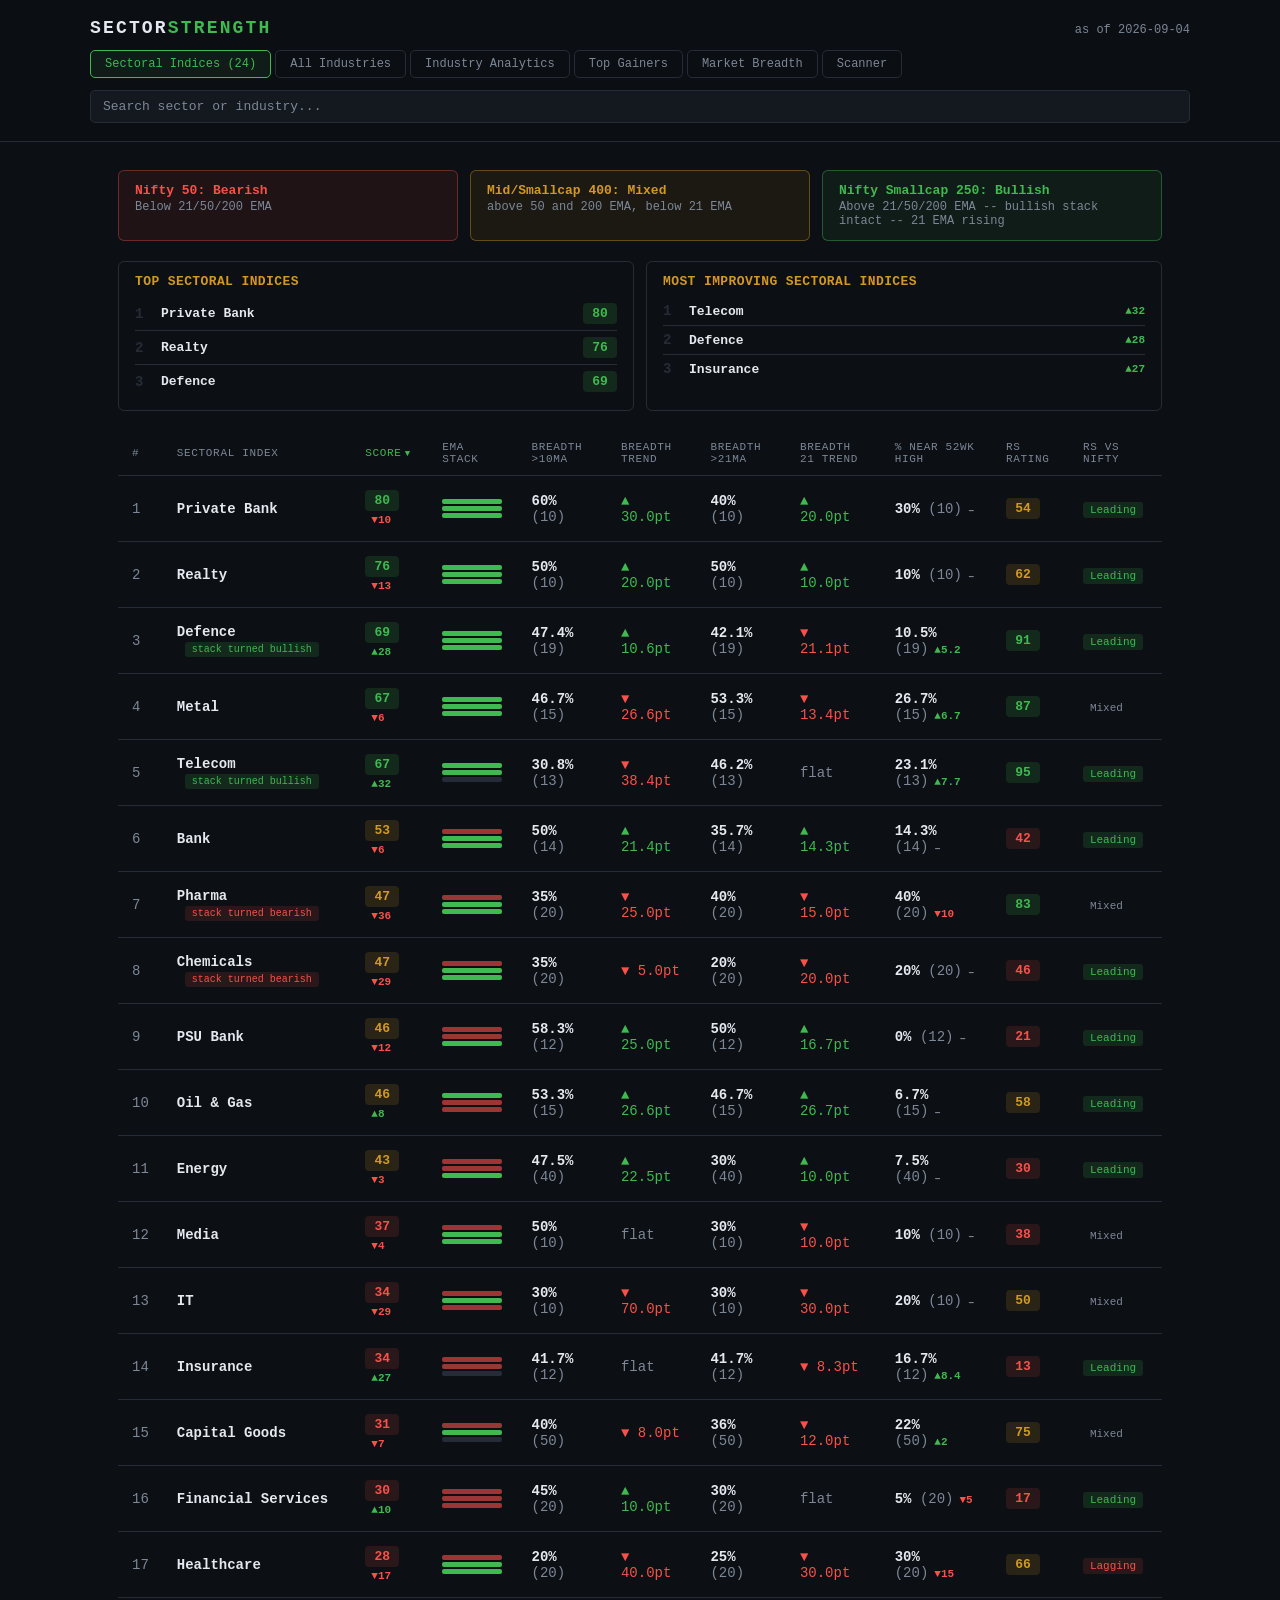
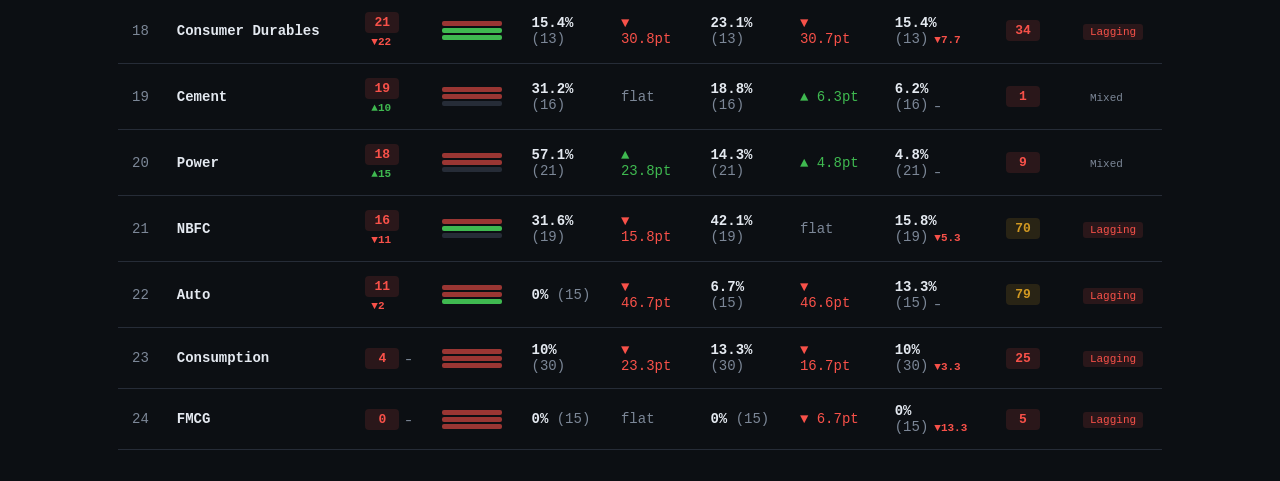
==== commit eac457fc: "Add Sector/Basic Industry toggle to Scan Summary, rename Sectors tab to Sectoral Indices" ====
--- a/docs/index.html
+++ b/docs/index.html
@@ -13,7 +13,7 @@
       <div id="asof" class="asof">loading…</div>
     </div>
     <div class="tabs">
-      <button id="sectors-tab" class="tab active" data-view="sectors">Sectors</button>
+      <button id="sectors-tab" class="tab active" data-view="sectors">Sectoral Indices</button>
       <button class="tab" data-view="industries">All Industries</button>
       <button class="tab" data-view="analytics">Industry Analytics</button>
       <a class="tab" href="topgainers.html">Top Gainers</a>
@@ -53,7 +53,7 @@
       <thead>
         <tr>
           <th class="rank-col">#</th>
-          <th class="sector-col sortable" id="name-col-header" data-sort="name">Sector</th>
+          <th class="sector-col sortable" id="name-col-header" data-sort="name">Sectoral Index</th>
           <th class="sortable score-col" data-sort="score" title="EMA structure (up to 40): above 21/50/200 EMA +8 each, bullish stack +12, 21 EMA rising +4, extended >12% from 21 EMA -8 | Breadth 21MA (up to 20): scaled by % of stocks above 21MA (up to 15) + rising vs 1wk ago +5, overheated (>=90% above 21MA) -5 | RS vs Nifty (up to 25): RS ratio above its own 21 EMA +15, rising vs 1wk ago +10 | Near 52wk high (up to 15): scaled by % of stocks within 5% of their 52-week high">Score</th>
           <th class="sortable" data-sort="ema">EMA Stack</th>
           <th class="sortable" data-sort="breadth">Breadth &gt;10MA</th>
--- a/docs/style.css
+++ b/docs/style.css
@@ -81,15 +81,19 @@
 
 .stock-link { color: var(--green); text-decoration: none; }
 
-.board thead th.sortable {
+.board thead th.sortable,
+.board thead th.summary-sortable {
   cursor: pointer;
   user-select: none;
 }
-.board thead th.sortable:hover { color: var(--text); }
-.board thead th.sortable.sort-active {
+.board thead th.sortable:hover,
+.board thead th.summary-sortable:hover { color: var(--text); }
+.board thead th.sortable.sort-active,
+.board thead th.summary-sortable.sort-active {
   color: var(--green);
 }
-.board thead th.sortable .sort-arrow {
+.board thead th.sortable .sort-arrow,
+.board thead th.summary-sortable .sort-arrow {
   font-size: 9px;
   margin-left: 3px;
 }
@@ -829,6 +833,7 @@
 .icon-btn svg { width: 20px; height: 20px; }
 
 .modal-box-wide { max-width: 760px; }
+.modal-box-xl { max-width: 1140px; }
 .detail-inner h2 {
   margin: 0 0 20px 0;
   font-size: 16px;
@@ -970,19 +975,41 @@
 }
 .batches-submenu-item:hover { background: var(--panel); color: var(--green); }
 
+.summary-mode-toggle {
+  display: flex;
+  gap: 8px;
+  margin-bottom: 20px;
+}
+.summary-mode-toggle .mode-btn {
+  background: var(--panel);
+  border: 1px solid var(--border);
+  color: var(--muted);
+  font-family: var(--mono);
+  font-size: 12px;
+  padding: 7px 16px;
+  border-radius: 6px;
+  cursor: pointer;
+}
+.summary-mode-toggle .mode-btn:hover { color: var(--text); }
+.summary-mode-toggle .mode-btn.active {
+  background: var(--green);
+  border-color: var(--green);
+  color: var(--bg);
+}
+
 .summary-body {
   display: flex;
-  gap: 28px;
-  align-items: center;
+  gap: 36px;
+  align-items: flex-start;
   flex-wrap: wrap;
 }
-.donut-wrap { position: relative; width: 200px; height: 200px; flex-shrink: 0; }
-.donut { width: 200px; height: 200px; border-radius: 50%; }
+.donut-wrap { position: relative; width: 260px; height: 260px; flex-shrink: 0; }
+.donut { width: 260px; height: 260px; border-radius: 50%; }
 .donut-center {
   position: absolute;
   top: 50%; left: 50%;
   transform: translate(-50%, -50%);
-  width: 108px; height: 108px;
+  width: 140px; height: 140px;
   background: var(--bg);
   border-radius: 50%;
   display: flex;
@@ -990,7 +1017,20 @@
   align-items: center;
   justify-content: center;
 }
-.donut-center-label { font-size: 10px; color: var(--muted); text-transform: uppercase; }
-.donut-center-value { font-size: 20px; font-weight: 700; }
-.summary-table { flex: 1; min-width: 260px; font-size: 12px; }
+.donut-center-label { font-size: 11px; color: var(--muted); text-transform: uppercase; }
+.donut-center-value { font-size: 24px; font-weight: 700; }
+.summary-table-wrap {
+  flex: 1;
+  min-width: 340px;
+  max-height: 440px;
+  overflow-y: auto;
+  scrollbar-width: thin;
+  scrollbar-color: var(--border) transparent;
+}
+.summary-table-wrap::-webkit-scrollbar { width: 8px; }
+.summary-table-wrap::-webkit-scrollbar-track { background: transparent; }
+.summary-table-wrap::-webkit-scrollbar-thumb { background: var(--border); border-radius: 4px; }
+.summary-table-wrap::-webkit-scrollbar-thumb:hover { background: var(--green); }
+.summary-table-wrap thead th { position: sticky; top: 0; background: var(--panel); z-index: 1; }
+.summary-table { flex: 1; font-size: 12px; width: 100%; }
 .summary-table .swatch { display: inline-block; width: 9px; height: 9px; border-radius: 50%; margin-right: 6px; }
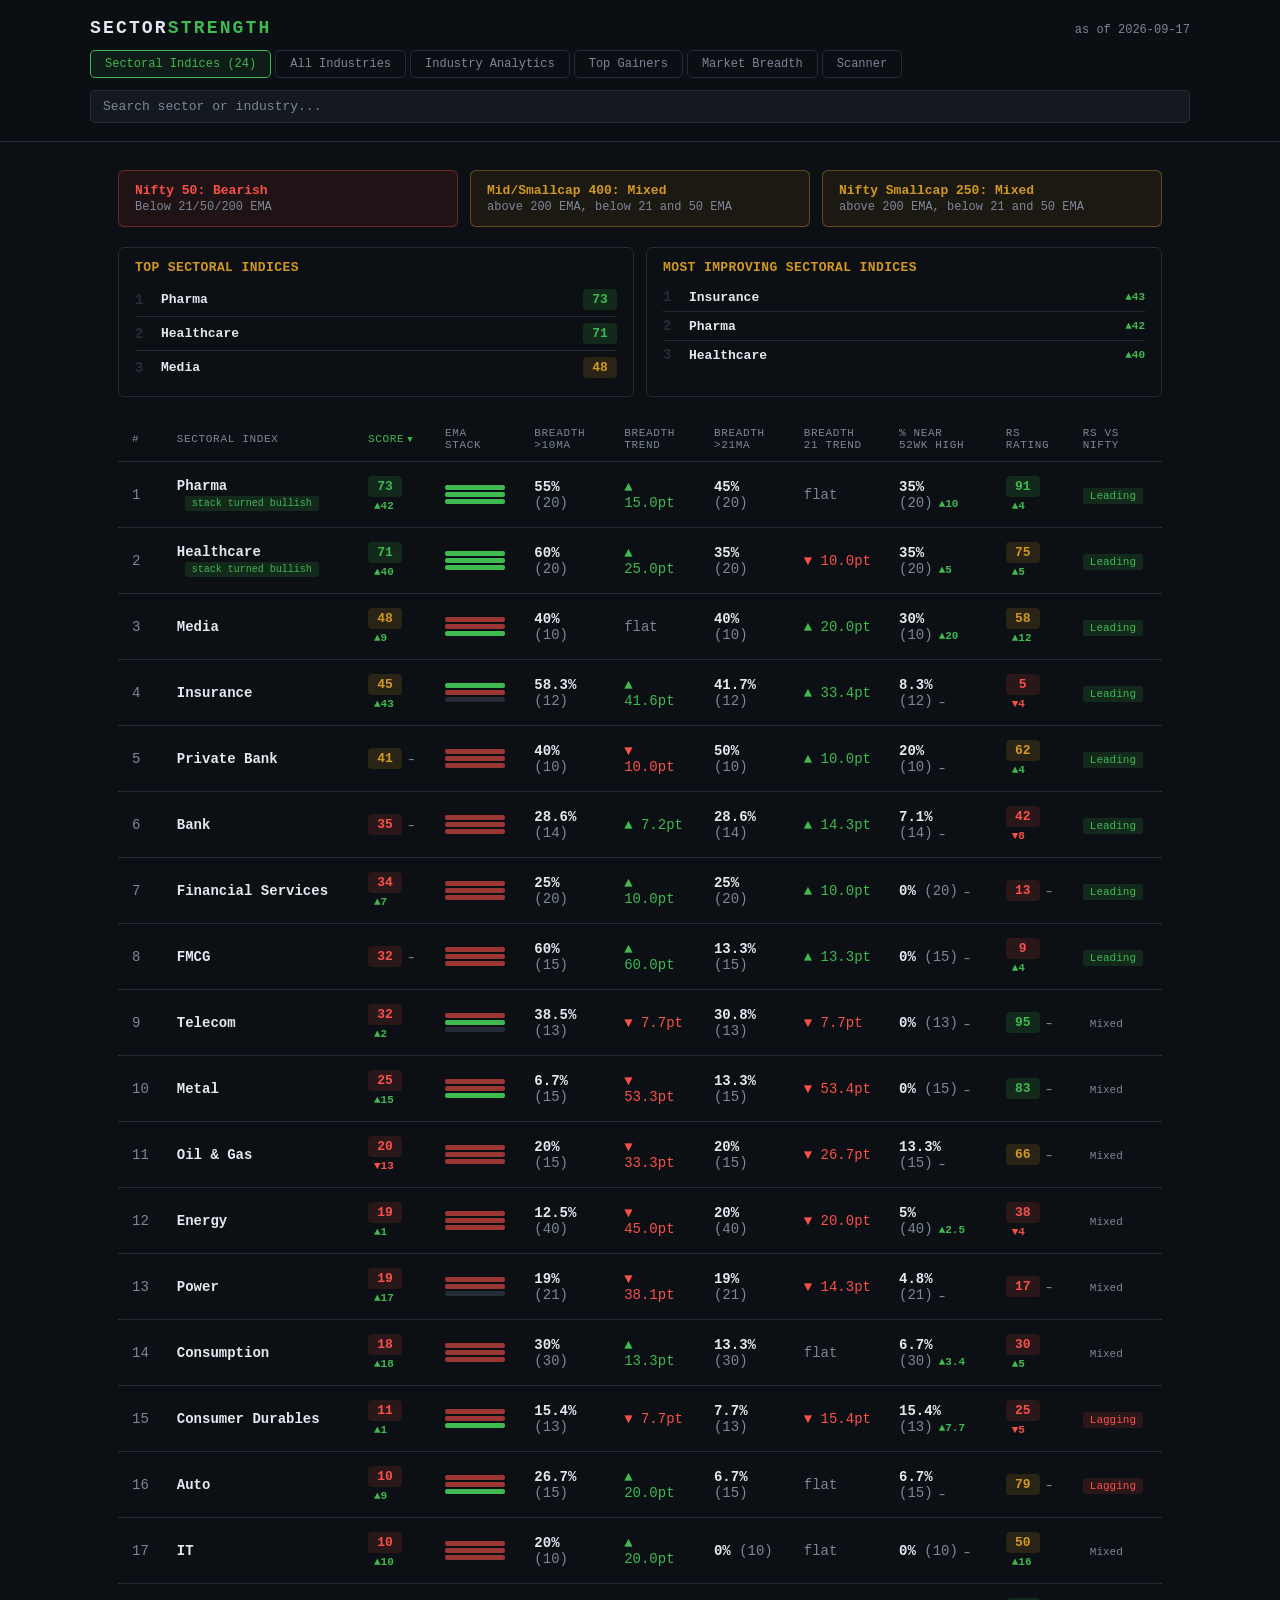
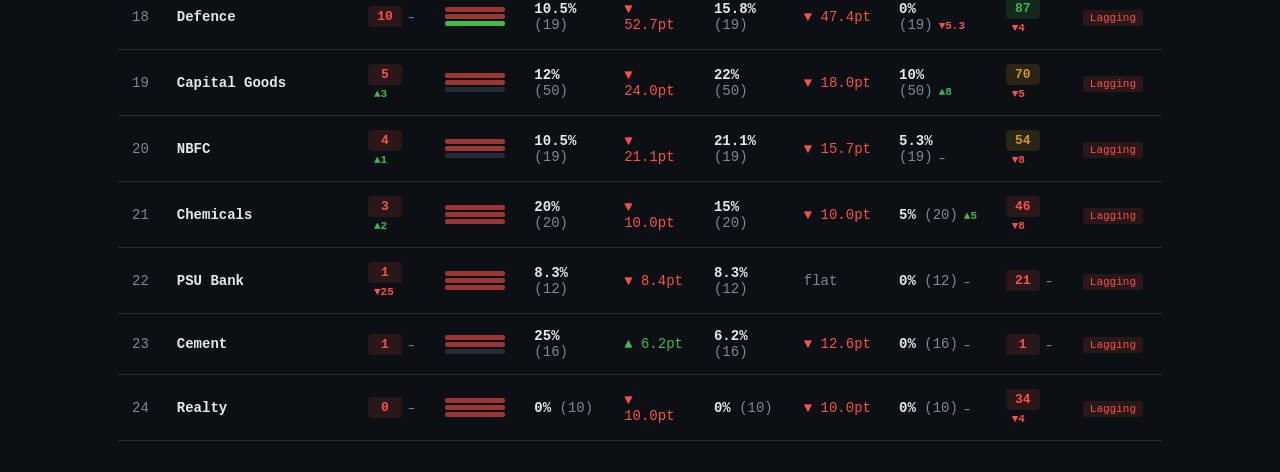
==== commit d01f32ae: "Add breadth/stock-count floor filter to All Industries tab" ====
--- a/docs/index.html
+++ b/docs/index.html
@@ -23,6 +23,18 @@
     </div>
     <div class="search-bar">
       <input type="text" id="search-box" placeholder="Search sector or industry..." autocomplete="off" />
+    </div>
+
+    <div id="industry-floor-bar" class="filter-row industry-floor-bar hidden">
+      <div class="filter-field industry-floor-field">
+        <label for="floor-breadth-input">Min Breadth &gt;10MA %</label>
+        <input type="number" id="floor-breadth-input" min="0" max="100" step="5" value="40" placeholder="e.g. 40" />
+      </div>
+      <div class="filter-field industry-floor-field">
+        <label for="floor-stocks-input">Min Stocks</label>
+        <input type="number" id="floor-stocks-input" min="0" step="1" value="10" placeholder="e.g. 10" />
+      </div>
+      <div class="industry-floor-count" id="industry-floor-count"></div>
     </div>
   </header>
 
--- a/docs/style.css
+++ b/docs/style.css
@@ -8,6 +8,7 @@
   --green: #3fb950;
   --red: #f85149;
   --amber: #d29922;
+  --orange: #f0883e;
   --mono: "SF Mono", "JetBrains Mono", "Cascadia Code", Consolas, monospace;
 }
 
@@ -257,6 +258,31 @@
   justify-content: flex-end;
   gap: 8px;
 }
+
+/* Breadth floor bar -- All Industries tab only. Reuses .filter-field's
+   input styling but stays compact and inline (unlike the Scanner's
+   full-width filter-row), and sits directly under the search box. */
+.industry-floor-bar {
+  max-width: 1100px;
+  margin: 10px auto 0;
+  align-items: flex-end;
+  gap: 14px;
+}
+.industry-floor-field {
+  flex: 0 0 auto;
+  min-width: 0;
+  width: 150px;
+}
+.industry-floor-field input {
+  border-color: var(--border);
+}
+.industry-floor-field input:focus { border-color: var(--green); }
+.industry-floor-count {
+  color: var(--muted);
+  font-size: 12px;
+  padding-bottom: 8px;
+  margin-left: auto;
+}
 .tg-layout {
   display: flex;
   gap: 16px;
@@ -483,6 +509,33 @@
 .mb-tint-green { background: rgba(63,185,80,0.15); color: var(--green); font-weight: 600; }
 .mb-tint-amber { background: rgba(210,153,34,0.15); color: var(--amber); font-weight: 600; }
 .mb-tint-red { background: rgba(248,81,73,0.12); color: var(--red); font-weight: 600; }
+.mb-tint-orange { background: rgba(240,136,62,0.15); color: var(--orange); font-weight: 600; }
+
+.mb-panel-title-row {
+  display: flex;
+  align-items: center;
+  justify-content: space-between;
+  gap: 8px;
+  margin-bottom: 8px;
+}
+.mb-panel-title-row .mb-panel-title { margin-bottom: 0; }
+.mb-toggle select {
+  background: var(--panel);
+  border: 1px solid var(--border);
+  color: var(--text);
+  font-family: var(--mono);
+  font-size: 11px;
+  padding: 4px 8px;
+  border-radius: 5px;
+  outline: none;
+}
+.mb-toggle select:focus { border-color: var(--green); }
+
+/* 4.5% Up vs Down table: fixed layout so the 4.5R and Date columns take only
+   the width their content needs, instead of splitting evenly with Advance/Decline. */
+.mb-table-4pct { table-layout: fixed; }
+.mb-table-4pct th:nth-child(1), .mb-table-4pct td:nth-child(1) { width: 64px; }
+.mb-table-4pct th:nth-child(2), .mb-table-4pct td:nth-child(2) { width: 100px; }
 .results-header {
   display: flex;
   align-items: center;
@@ -834,6 +887,39 @@
 
 .modal-box-wide { max-width: 760px; }
 .modal-box-xl { max-width: 1140px; }
+
+.preset-bar {
+  display: flex;
+  align-items: center;
+  gap: 10px;
+  margin-bottom: 20px;
+}
+.preset-bar .dropdown-select { flex: 1; max-width: 240px; }
+.preset-bar #f-save-preset { padding: 7px 16px; font-size: 12px; }
+#preset-options.dropdown-options { padding: 4px 0; max-height: 220px; overflow-y: auto; }
+.preset-empty { padding: 10px 14px; font-size: 12px; color: var(--muted); }
+.preset-row {
+  display: flex;
+  align-items: center;
+  justify-content: space-between;
+  gap: 10px;
+  padding: 8px 14px;
+  font-size: 13px;
+  cursor: pointer;
+}
+.preset-row:hover { background: var(--panel); }
+.preset-name-label {
+  flex: 1;
+  overflow: hidden;
+  text-overflow: ellipsis;
+  white-space: nowrap;
+}
+.preset-actions { display: flex; align-items: center; gap: 10px; flex-shrink: 0; }
+.preset-star { color: var(--muted); font-size: 14px; cursor: pointer; }
+.preset-star:hover { color: var(--amber); }
+.preset-star.active { color: var(--amber); }
+.preset-delete { color: var(--muted); font-size: 15px; cursor: pointer; line-height: 1; }
+.preset-delete:hover { color: var(--red); }
 .detail-inner h2 {
   margin: 0 0 20px 0;
   font-size: 16px;
